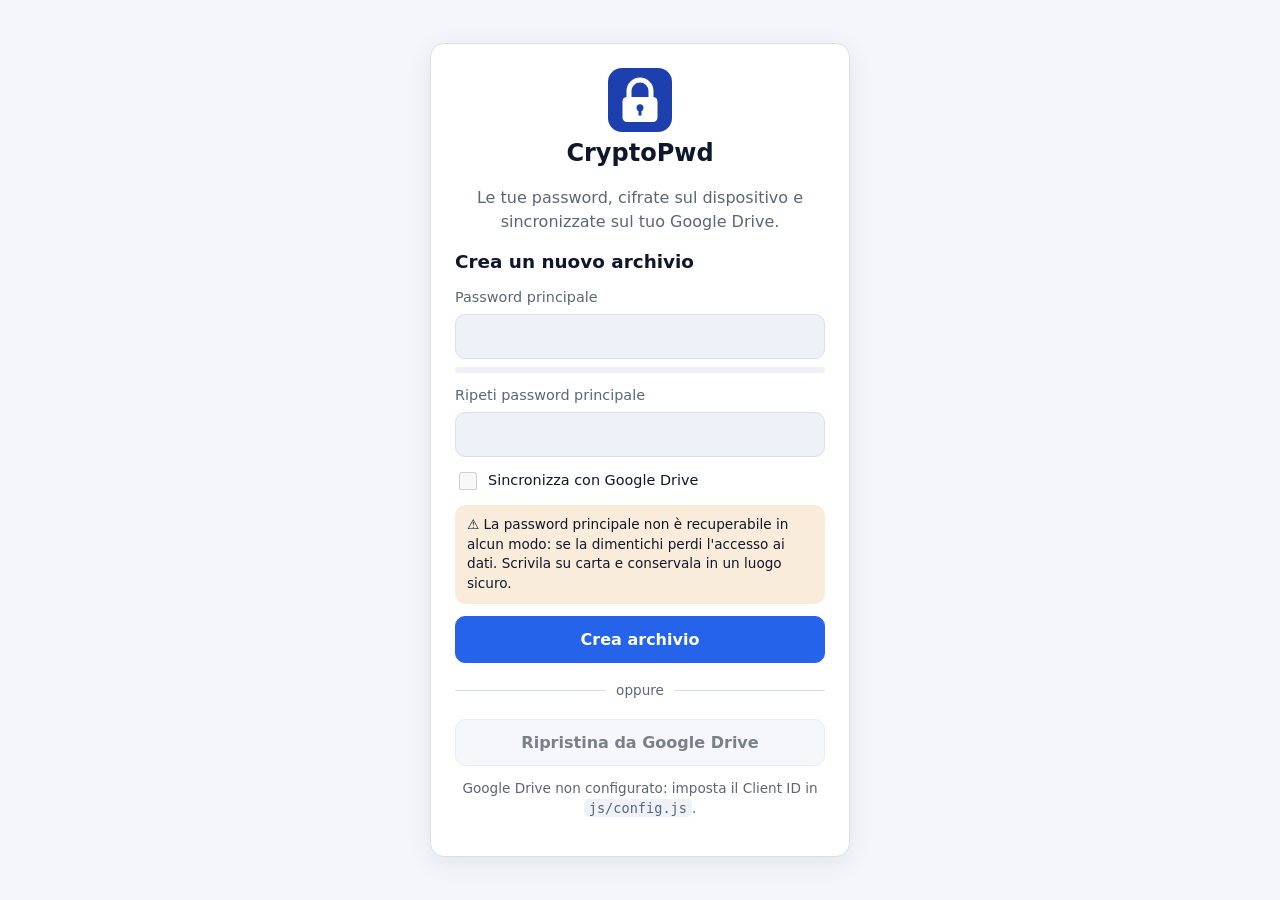
==== index.html @ e4adef8f "CryptoPwd: gestore di password PWA con sincronizzazione su Google Drive - cifratura lato client (PBK" ====
<!doctype html>
<html lang="it">
<head>
  <meta charset="utf-8">
  <meta name="viewport" content="width=device-width, initial-scale=1, viewport-fit=cover">
  <meta http-equiv="Content-Security-Policy" content="default-src 'self'; script-src 'self' https://accounts.google.com/gsi/client; style-src 'self' https://accounts.google.com/gsi/style; connect-src 'self' https://www.googleapis.com https://accounts.google.com https://oauth2.googleapis.com; frame-src https://accounts.google.com; img-src 'self' data:; object-src 'none'; base-uri 'none'; form-action 'none'">
  <meta name="referrer" content="no-referrer">
  <meta name="theme-color" content="#0f172a">
  <meta name="apple-mobile-web-app-capable" content="yes">
  <meta name="apple-mobile-web-app-title" content="CryptoPwd">
  <meta name="apple-mobile-web-app-status-bar-style" content="black-translucent">
  <title>CryptoPwd</title>
  <link rel="manifest" href="manifest.webmanifest">
  <link rel="icon" href="icons/icon.svg" type="image/svg+xml">
  <link rel="apple-touch-icon" href="icons/icon-192.png">
  <link rel="stylesheet" href="css/style.css">
  <script type="module" src="js/app.js"></script>
</head>
<body>
  <!-- AVVIO -->
  <section id="screen-loading" class="screen center">
    <div class="logo" aria-hidden="true"></div>
  </section>

  <!-- PRIMO AVVIO -->
  <section id="screen-setup" class="screen center" hidden>
    <div class="card narrow">
      <div class="logo" aria-hidden="true"></div>
      <h1>CryptoPwd</h1>
      <p class="muted">Le tue password, cifrate sul dispositivo e sincronizzate sul tuo Google Drive.</p>

      <form id="form-create" class="stack" autocomplete="off">
        <h2>Crea un nuovo archivio</h2>
        <label>Password principale
          <input id="create-pwd" type="password" required minlength="10" autocomplete="new-password">
        </label>
        <div class="meter"><div id="create-meter"></div></div>
        <label>Ripeti password principale
          <input id="create-pwd2" type="password" required minlength="10" autocomplete="new-password">
        </label>
        <label class="check"><input id="create-drive" type="checkbox" checked> Sincronizza con Google Drive</label>
        <p class="warn">⚠️ La password principale non è recuperabile in alcun modo: se la dimentichi perdi l'accesso ai dati. Scrivila su carta e conservala in un luogo sicuro.</p>
        <button class="btn primary" type="submit">Crea archivio</button>
      </form>

      <div class="divider"><span>oppure</span></div>
      <button id="btn-restore" class="btn" type="button">Ripristina da Google Drive</button>
      <p id="drive-unconfigured" class="muted small" hidden>Google Drive non configurato: imposta il Client ID in <code>js/config.js</code>.</p>
    </div>
  </section>

  <!-- BLOCCO -->
  <section id="screen-lock" class="screen center" hidden>
    <form id="form-unlock" class="card narrow stack" autocomplete="off">
      <div class="logo" aria-hidden="true"></div>
      <h1>CryptoPwd</h1>
      <label>Password principale
        <input id="unlock-pwd" type="password" required autocomplete="current-password" autofocus>
      </label>
      <p id="unlock-error" class="error" hidden></p>
      <button id="btn-unlock" class="btn primary" type="submit">Sblocca</button>
      <p id="lock-info" class="muted small"></p>
    </form>
  </section>

  <!-- ELENCO -->
  <section id="screen-main" class="screen" hidden>
    <header class="topbar">
      <h1 class="brand">CryptoPwd</h1>
      <button id="btn-sync" class="chip" type="button" title="Stato sincronizzazione"><span id="sync-dot" class="dot"></span><span id="sync-label">—</span></button>
      <button id="btn-privacy" class="icon-btn" type="button" aria-label="Modalità riservata" aria-pressed="false">🛡</button>
      <button id="btn-settings" class="icon-btn" type="button" aria-label="Impostazioni">⚙︎</button>
      <button id="btn-lock" class="icon-btn" type="button" aria-label="Blocca">🔒</button>
    </header>
    <div class="searchbar">
      <input id="search" type="search" placeholder="Cerca…" autocomplete="off" spellcheck="false">
    </div>
    <nav class="filters" aria-label="Filtri">
      <div class="chips-row">
        <div id="subj-chips" class="chips" role="tablist" aria-label="Soggetti"></div>
        <button id="btn-manage" class="icon-btn" type="button" aria-label="Gestisci soggetti e categorie" title="Gestisci soggetti e categorie">✎</button>
      </div>
      <div id="cat-chips" class="chips sub" role="tablist" aria-label="Categorie" hidden></div>
    </nav>
    <ul id="list" class="list"></ul>
    <p id="empty" class="muted center-text" hidden>Nessuna password salvata. Tocca <b>+</b> per aggiungerne una.</p>
    <button id="btn-add" class="fab" type="button" aria-label="Aggiungi">+</button>
  </section>

  <!-- DETTAGLIO -->
  <dialog id="dlg-detail">
    <div class="dlg">
      <header class="dlg-head">
        <h2 id="d-title"></h2>
        <button class="icon-btn" data-close type="button" aria-label="Chiudi">✕</button>
      </header>
      <p id="d-path" class="path"></p>
      <div class="fields">
        <div class="field" id="d-user-row">
          <span class="lbl">Utente</span>
          <span id="d-user" class="val"></span>
          <button class="icon-btn" data-copy="username" type="button" aria-label="Copia utente">⧉</button>
        </div>
        <div class="field" id="d-pwd-row">
          <span class="lbl">Password</span>
          <span id="d-pwd" class="val mono">••••••••</span>
          <button id="d-reveal" class="icon-btn" type="button" aria-label="Mostra">👁</button>
          <button class="icon-btn" data-copy="password" type="button" aria-label="Copia password">⧉</button>
        </div>
        <div class="field" id="d-url-row">
          <span class="lbl">Sito</span>
          <a id="d-url" class="val" target="_blank" rel="noopener noreferrer"></a>
          <button class="icon-btn" data-copy="url" type="button" aria-label="Copia sito">⧉</button>
        </div>
        <div class="field col" id="d-notes-row">
          <span class="lbl">Note</span>
          <pre id="d-notes" class="val notes"></pre>
        </div>
        <p id="d-updated" class="muted small"></p>
      </div>
      <footer class="dlg-foot">
        <button id="d-edit" class="btn primary" type="button">Modifica</button>
      </footer>
    </div>
  </dialog>

  <!-- MODIFICA -->
  <dialog id="dlg-edit">
    <form id="form-edit" class="dlg" autocomplete="off">
      <header class="dlg-head">
        <h2 id="e-heading">Nuova voce</h2>
        <button class="icon-btn" data-close type="button" aria-label="Chiudi">✕</button>
      </header>
      <div class="stack">
        <div class="two-col">
          <label>Soggetto <select id="e-subject"></select></label>
          <label>Categoria <select id="e-category"></select></label>
        </div>
        <label>Nome <input id="e-title" required maxlength="200" placeholder="es. Banca, Gmail…"></label>
        <label>Utente / email <input id="e-user" maxlength="500" autocapitalize="off" spellcheck="false"></label>
        <label>Password
          <span class="input-row">
            <input id="e-pwd" type="password" maxlength="1000" autocapitalize="off" spellcheck="false" autocomplete="off">
            <button id="e-reveal" class="icon-btn" type="button" aria-label="Mostra">👁</button>
            <button id="e-gen" class="icon-btn" type="button" aria-label="Genera">🎲</button>
          </span>
        </label>
        <div class="gen-opts">
          <label class="inline">Lunghezza <input id="g-len" type="number" min="8" max="64" value="20"></label>
          <label class="check"><input id="g-sym" type="checkbox" checked> Simboli</label>
        </div>
        <label>Sito web <input id="e-url" type="text" inputmode="url" maxlength="2000" autocapitalize="off" spellcheck="false" placeholder="https://…"></label>
        <label>Note <textarea id="e-notes" rows="4" maxlength="10000"></textarea></label>
      </div>
      <footer class="dlg-foot">
        <button id="e-delete" class="btn danger" type="button" hidden>Elimina</button>
        <span class="grow"></span>
        <button class="btn" data-close type="button">Annulla</button>
        <button class="btn primary" type="submit">Salva</button>
      </footer>
    </form>
  </dialog>

  <!-- IMPOSTAZIONI -->
  <dialog id="dlg-settings">
    <div class="dlg">
      <header class="dlg-head">
        <h2>Impostazioni</h2>
        <button class="icon-btn" data-close type="button" aria-label="Chiudi">✕</button>
      </header>
      <div class="stack">
        <h3>Google Drive</h3>
        <p id="s-drive-status" class="muted small"></p>
        <div class="row wrap">
          <button id="s-drive-connect" class="btn" type="button">Collega Google Drive</button>
          <button id="s-sync-now" class="btn" type="button">Sincronizza ora</button>
          <button id="s-drive-disconnect" class="btn" type="button">Scollega</button>
        </div>

        <h3>Organizzazione</h3>
        <button id="s-manage" class="btn" type="button">Gestisci soggetti e categorie</button>

        <h3>Sicurezza</h3>
        <label class="check"><input id="s-privacy" type="checkbox"> Modalità riservata (anche dal pulsante 🛡)</label>
        <p class="muted small">Da usare quando qualcuno potrebbe vedere lo schermo, ad esempio con un desktop remoto collegato: utenti, password e note restano coperti e si vedono solo tenendo premuto, il contenuto si nasconde quando la finestra perde il focus e prima di ogni copia compare un avviso. Premi due volte Esc per bloccare subito l'app.</p>
        <label class="inline">Blocco automatico dopo
          <select id="s-autolock">
            <option value="1">1 minuto</option>
            <option value="2">2 minuti</option>
            <option value="5">5 minuti</option>
            <option value="15">15 minuti</option>
            <option value="60">60 minuti</option>
          </select>
        </label>
        <button id="s-change-pwd" class="btn" type="button">Cambia password principale</button>

        <h3>Backup e importazione</h3>
        <div class="row wrap">
          <button id="s-export" class="btn" type="button">Esporta backup cifrato</button>
          <button id="s-import" class="btn" type="button">Importa backup / CSV</button>
          <input id="s-import-file" type="file" accept=".json,.csv,application/json,text/csv" hidden>
        </div>
        <p class="muted small">Il CSV può arrivare da Chrome, Firefox, Bitwarden ecc. Dopo l'importazione elimina il file CSV: è in chiaro.</p>

        <h3>Zona pericolosa</h3>
        <button id="s-wipe" class="btn danger" type="button">Cancella dati da questo dispositivo</button>
        <p class="muted small">Rimuove solo la copia locale. Il vault su Google Drive resta intatto.</p>
      </div>
    </div>
  </dialog>

  <!-- CAMBIO PASSWORD -->
  <dialog id="dlg-chpwd">
    <form id="form-chpwd" class="dlg" autocomplete="off">
      <header class="dlg-head">
        <h2>Cambia password principale</h2>
        <button class="icon-btn" data-close type="button" aria-label="Chiudi">✕</button>
      </header>
      <div class="stack">
        <label>Password attuale <input id="c-old" type="password" required autocomplete="current-password"></label>
        <label>Nuova password <input id="c-new" type="password" required minlength="10" autocomplete="new-password"></label>
        <div class="meter"><div id="c-meter"></div></div>
        <label>Ripeti nuova password <input id="c-new2" type="password" required minlength="10" autocomplete="new-password"></label>
        <p id="c-error" class="error" hidden></p>
      </div>
      <footer class="dlg-foot">
        <span class="grow"></span>
        <button class="btn" data-close type="button">Annulla</button>
        <button class="btn primary" type="submit">Cambia</button>
      </footer>
    </form>
  </dialog>

  <!-- SOGGETTI E CATEGORIE -->
  <dialog id="dlg-manage">
    <div class="dlg">
      <header class="dlg-head">
        <h2>Soggetti e categorie</h2>
        <button class="icon-btn" data-close type="button" aria-label="Chiudi">✕</button>
      </header>
      <p class="muted small">Ogni soggetto (es. te, un familiare, la tua azienda) può avere più categorie (es. Banca, Email, Lavoro).</p>
      <ul id="m-tree" class="tree"></ul>
      <p id="m-empty" class="muted small" hidden>Nessun soggetto. Creane uno per iniziare.</p>
      <footer class="dlg-foot">
        <button id="m-add-subject" class="btn primary" type="button">+ Nuovo soggetto</button>
      </footer>
    </div>
  </dialog>

  <!-- RICHIESTA PASSWORD / TESTO GENERICA -->
  <dialog id="dlg-prompt">
    <form id="form-prompt" class="dlg" autocomplete="off">
      <header class="dlg-head"><h2 id="p-title"></h2></header>
      <div class="stack">
        <p id="p-msg" class="muted"></p>
        <input id="p-input" type="password" required autocomplete="current-password" list="p-suggest">
        <datalist id="p-suggest"></datalist>
        <p id="p-error" class="error" hidden></p>
      </div>
      <footer class="dlg-foot">
        <span class="grow"></span>
        <button id="p-cancel" class="btn" type="button">Annulla</button>
        <button class="btn primary" type="submit">OK</button>
      </footer>
    </form>
  </dialog>

  <!-- CONFERMA -->
  <dialog id="dlg-confirm">
    <form id="form-confirm" class="dlg">
      <header class="dlg-head"><h2 id="cf-title"></h2></header>
      <p id="cf-msg" class="muted"></p>
      <footer class="dlg-foot">
        <span class="grow"></span>
        <button id="cf-cancel" class="btn" type="button">Annulla</button>
        <button id="cf-ok" class="btn danger" type="submit">Conferma</button>
      </footer>
    </form>
  </dialog>

  <div id="shield" class="shield" hidden>
    <div class="shield-box">
      <div class="logo" aria-hidden="true"></div>
      <p><b>Contenuto nascosto</b></p>
      <p class="muted small">Modalità riservata: torna su questa finestra per vederlo.</p>
    </div>
  </div>

  <div id="toast" class="toast" role="status" aria-live="polite" hidden></div>
</body>
</html>
---- css/style.css ----
:root {
  --bg: #f4f6fb;
  --surface: #ffffff;
  --surface-2: #eef1f7;
  --text: #0f172a;
  --muted: #5b6577;
  --border: #d9dee8;
  --primary: #2563eb;
  --primary-text: #ffffff;
  --danger: #dc2626;
  --ok: #16a34a;
  --warn: #d97706;
  --radius: 14px;
  --shadow: 0 6px 24px rgba(15, 23, 42, .08);
  color-scheme: light;
}
@media (prefers-color-scheme: dark) {
  :root {
    --bg: #0b1120;
    --surface: #131c2e;
    --surface-2: #1b263b;
    --text: #e6ebf5;
    --muted: #94a0b8;
    --border: #2a364d;
    --primary: #3b82f6;
    --danger: #ef4444;
    --ok: #22c55e;
    --warn: #f59e0b;
    --shadow: 0 6px 24px rgba(0, 0, 0, .4);
    color-scheme: dark;
  }
}

* { box-sizing: border-box; }
html, body { margin: 0; height: 100%; }
body {
  background: var(--bg);
  color: var(--text);
  font: 16px/1.45 system-ui, -apple-system, "Segoe UI", Roboto, sans-serif;
  -webkit-tap-highlight-color: transparent;
}
[hidden] { display: none !important; }
h1 { font-size: 1.5rem; margin: .25rem 0; }
h2 { font-size: 1.15rem; margin: 0; }
h3 { font-size: .95rem; margin: .75rem 0 0; color: var(--muted); text-transform: uppercase; letter-spacing: .04em; }
code { background: var(--surface-2); padding: 1px 5px; border-radius: 5px; }

.screen { min-height: 100%; padding: env(safe-area-inset-top) env(safe-area-inset-right) env(safe-area-inset-bottom) env(safe-area-inset-left); }
.center { display: grid; place-items: center; padding: 16px; }
.center-text { text-align: center; padding: 32px 16px; }
.card { background: var(--surface); border: 1px solid var(--border); border-radius: var(--radius); box-shadow: var(--shadow); padding: 24px; width: 100%; }
.narrow { max-width: 420px; text-align: center; }
.narrow .stack, .narrow form { text-align: left; }
.stack { display: flex; flex-direction: column; gap: 12px; }
.row { display: flex; gap: 8px; align-items: center; }
.wrap { flex-wrap: wrap; }
.grow { flex: 1; }
.muted { color: var(--muted); }
.small { font-size: .85rem; }
.error { color: var(--danger); margin: 0; }
.warn { font-size: .85rem; background: color-mix(in srgb, var(--warn) 14%, transparent); border-radius: 10px; padding: 10px 12px; margin: 0; }

.logo {
  width: 64px; height: 64px; margin: 0 auto 4px;
  background: url("../icons/icon.svg") center / contain no-repeat;
}

label { display: flex; flex-direction: column; gap: 6px; font-size: .9rem; color: var(--muted); }
label.check { flex-direction: row; align-items: center; gap: 8px; color: var(--text); }
label.inline { flex-direction: row; align-items: center; gap: 8px; color: var(--text); }
input, textarea, select {
  font: inherit; color: var(--text);
  background: var(--surface-2); border: 1px solid var(--border); border-radius: 10px;
  padding: 11px 12px; width: 100%; min-width: 0;
}
input[type=checkbox] { width: 18px; height: 18px; accent-color: var(--primary); }
input[type=number] { width: 80px; }
label.inline select { width: auto; }
input:focus, textarea:focus, select:focus { outline: 2px solid var(--primary); outline-offset: -1px; }
textarea { resize: vertical; }
.input-row { display: flex; gap: 6px; align-items: center; }
.gen-opts { display: flex; gap: 16px; align-items: center; flex-wrap: wrap; font-size: .9rem; }

.meter { height: 6px; background: var(--surface-2); border-radius: 3px; overflow: hidden; margin-top: -4px; }
.meter > div { height: 100%; width: 0; background: var(--danger); transition: width .2s; }
.meter > div[data-level=mid] { background: var(--warn); }
.meter > div[data-level=high] { background: var(--ok); }

.btn {
  font: inherit; font-weight: 600; cursor: pointer;
  border: 1px solid var(--border); background: var(--surface-2); color: var(--text);
  border-radius: 10px; padding: 11px 16px;
}
.btn:disabled { opacity: .55; cursor: default; }
.btn.primary { background: var(--primary); border-color: var(--primary); color: var(--primary-text); }
.btn.danger { background: transparent; border-color: var(--danger); color: var(--danger); }
#btn-restore { width: 100%; }
.icon-btn {
  font-size: 1.15rem; line-height: 1; cursor: pointer; flex: none;
  width: 40px; height: 40px; border-radius: 10px;
  border: none; background: transparent; color: var(--text);
}
.icon-btn:hover { background: var(--surface-2); }

.divider { display: flex; align-items: center; gap: 10px; color: var(--muted); margin: 18px 0; font-size: .85rem; }
.divider::before, .divider::after { content: ""; flex: 1; height: 1px; background: var(--border); }

/* Barra superiore */
.topbar {
  position: sticky; top: 0; z-index: 5;
  display: flex; align-items: center; gap: 6px;
  padding: 10px 12px; background: var(--bg);
  border-bottom: 1px solid var(--border);
}
.brand { font-size: 1.1rem; flex: 1; margin: 0; }
.chip {
  display: inline-flex; align-items: center; gap: 6px; cursor: pointer;
  font: inherit; font-size: .8rem; color: var(--muted);
  background: var(--surface); border: 1px solid var(--border); border-radius: 999px; padding: 6px 10px;
  max-width: 55vw; white-space: nowrap; overflow: hidden; text-overflow: ellipsis;
}
.dot { width: 8px; height: 8px; border-radius: 50%; background: var(--muted); flex: none; }
.dot[data-state=ok] { background: var(--ok); }
.dot[data-state=warn] { background: var(--warn); }
.dot[data-state=err] { background: var(--danger); }
.dot[data-state=busy] { background: var(--primary); animation: pulse 1s infinite alternate; }
@keyframes pulse { to { opacity: .3; } }

.searchbar { padding: 12px; max-width: 760px; margin: 0 auto; }

.list { list-style: none; margin: 0 auto; padding: 0 12px 96px; max-width: 760px; }
.item {
  display: flex; align-items: center; gap: 4px;
  background: var(--surface); border: 1px solid var(--border); border-radius: var(--radius);
  margin-bottom: 8px; padding-right: 6px;
}
.item-main {
  flex: 1; min-width: 0; display: flex; align-items: center; gap: 12px;
  background: none; border: 0; color: inherit; font: inherit; text-align: left; cursor: pointer;
  padding: 12px;
}
.avatar {
  width: 38px; height: 38px; border-radius: 10px; flex: none;
  display: grid; place-items: center; font-weight: 700;
  background: color-mix(in srgb, var(--primary) 18%, transparent); color: var(--primary);
}
.item-text { display: flex; flex-direction: column; min-width: 0; }
.item-title, .item-sub { white-space: nowrap; overflow: hidden; text-overflow: ellipsis; }
.item-title { font-weight: 600; }
.item-sub { font-size: .85rem; color: var(--muted); }

.fab {
  position: fixed; right: calc(20px + env(safe-area-inset-right)); bottom: calc(20px + env(safe-area-inset-bottom));
  width: 58px; height: 58px; border-radius: 50%; border: 0; cursor: pointer;
  background: var(--primary); color: #fff; font-size: 2rem; line-height: 1;
  box-shadow: 0 8px 24px rgba(37, 99, 235, .45);
}

/* Dialoghi */
dialog {
  border: 1px solid var(--border); border-radius: var(--radius); padding: 0;
  background: var(--surface); color: var(--text); box-shadow: var(--shadow);
  width: min(520px, calc(100vw - 24px)); max-height: calc(100dvh - 24px);
}
dialog::backdrop { background: rgba(2, 6, 23, .55); }
.dlg { padding: 16px 18px 18px; display: flex; flex-direction: column; gap: 14px; }
.dlg-head { display: flex; align-items: center; gap: 8px; }
.dlg-head h2 { flex: 1; overflow-wrap: anywhere; }
.dlg-foot { display: flex; gap: 8px; align-items: center; margin-top: 4px; }

.fields { display: flex; flex-direction: column; gap: 4px; }
.field {
  display: flex; align-items: center; gap: 6px;
  background: var(--surface-2); border-radius: 10px; padding: 6px 6px 6px 12px;
}
.field.col { flex-direction: column; align-items: stretch; padding: 10px 12px; }
.lbl { font-size: .75rem; color: var(--muted); width: 64px; flex: none; }
.field.col .lbl { width: auto; }
.val { flex: 1; min-width: 0; overflow-wrap: anywhere; color: var(--text); }
a.val { color: var(--primary); text-decoration: none; }
.mono { font-family: ui-monospace, "SF Mono", Consolas, monospace; }
.notes { margin: 4px 0 0; white-space: pre-wrap; font: inherit; }

.toast {
  position: fixed; left: 50%; bottom: calc(92px + env(safe-area-inset-bottom)); transform: translateX(-50%);
  background: #0f172a; color: #fff; padding: 10px 16px; border-radius: 10px; z-index: 100;
  font-size: .9rem; max-width: calc(100vw - 32px); box-shadow: var(--shadow);
}
@media (prefers-color-scheme: dark) { .toast { background: #e6ebf5; color: #0f172a; } }

/* Soggetti e categorie */
.filters { max-width: 760px; margin: 0 auto; padding: 0 12px 8px; display: flex; flex-direction: column; gap: 6px; }
.chips-row { display: flex; align-items: center; gap: 4px; }
.chips {
  display: flex; gap: 6px; overflow-x: auto; flex: 1; min-width: 0;
  scrollbar-width: none; -webkit-overflow-scrolling: touch; padding: 2px 0;
}
.chips::-webkit-scrollbar { display: none; }
.fchip {
  flex: none; font: inherit; font-size: .88rem; cursor: pointer; white-space: nowrap;
  padding: 7px 12px; border-radius: 999px;
  background: var(--surface); color: var(--text); border: 1px solid var(--border);
}
.fchip.active { background: var(--primary); border-color: var(--primary); color: var(--primary-text); }
.fchip.add { color: var(--primary); border-style: dashed; background: transparent; }
.fchip.ghost { color: var(--muted); font-style: italic; }
.fchip.active.ghost { color: var(--primary-text); }
.chips.sub .fchip { font-size: .82rem; padding: 5px 10px; }
.chips.sub .fchip.active { background: color-mix(in srgb, var(--primary) 20%, var(--surface)); color: var(--primary); border-color: var(--primary); }

.group {
  font-size: .78rem; font-weight: 700; color: var(--muted);
  text-transform: uppercase; letter-spacing: .04em; margin: 14px 4px 6px;
}
.group:first-child { margin-top: 2px; }

.path { margin: -8px 0 0; font-size: .85rem; color: var(--primary); }
.two-col { display: grid; grid-template-columns: 1fr 1fr; gap: 10px; }
@media (max-width: 380px) { .two-col { grid-template-columns: 1fr; } }
select:disabled { opacity: .6; }

.tree { list-style: none; margin: 0; padding: 0; display: flex; flex-direction: column; gap: 10px; max-height: 55dvh; overflow-y: auto; }
.tree-subject { background: var(--surface-2); border-radius: 12px; padding: 6px 6px 8px 12px; }
.tree-row { display: flex; align-items: center; gap: 6px; }
.tree-name { flex: 1; min-width: 0; overflow-wrap: anywhere; }
.strong { font-weight: 700; }
.tree-cats { list-style: none; margin: 0; padding: 0 0 0 14px; border-left: 2px solid var(--border); }
.tree-cats .icon-btn { width: 34px; height: 34px; font-size: 1rem; }
.link-btn { font: inherit; font-size: .88rem; color: var(--primary); background: none; border: 0; cursor: pointer; padding: 8px 0; }

/* Modalità riservata */
#btn-privacy[aria-pressed=true] { background: color-mix(in srgb, var(--ok) 22%, transparent); }
body.privacy .topbar { box-shadow: inset 0 -3px 0 var(--ok); }
body.privacy #d-user, body.privacy #d-pwd, body.privacy #d-notes, body.privacy #d-reveal, body.privacy #e-reveal {
  user-select: none; -webkit-user-select: none; -webkit-touch-callout: none; touch-action: none; cursor: pointer;
}
body.privacy .peeking { outline: 2px dashed var(--warn); outline-offset: 2px; border-radius: 4px; }
/* nel modulo: utente e note coperti finché non si tiene premuto 👁 */
body.privacy:not(.peek) #e-user, body.privacy:not(.peek) #e-notes { -webkit-text-security: disc; }

body.shielded .screen, body.shielded dialog { visibility: hidden; }
.shield {
  position: fixed; inset: 0; z-index: 1000; display: grid; place-items: center;
  background: var(--bg); text-align: center; padding: 16px;
}
.shield-box p { margin: 6px 0; }
body.shielded dialog::backdrop { visibility: hidden; }
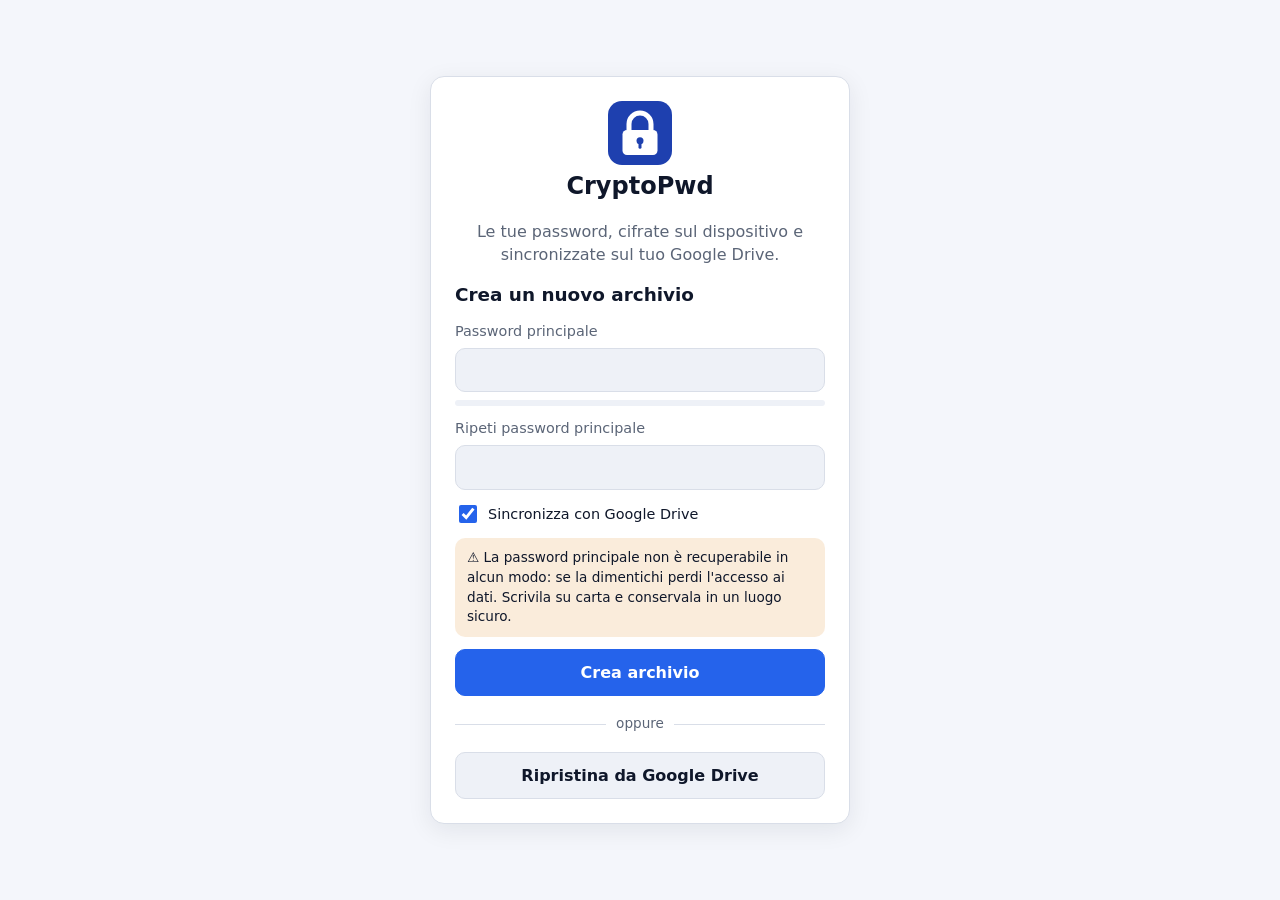
==== commit 3d8916e3: "Link, copia utente, cestino con svuotamento confermato - campo "Link" spostato sotto il nome, pulsan" ====
--- a/index.html
+++ b/index.html
@@ -84,6 +84,7 @@
     </nav>
     <ul id="list" class="list"></ul>
     <p id="empty" class="muted center-text" hidden>Nessuna password salvata. Tocca <b>+</b> per aggiungerne una.</p>
+    <div class="trash-wrap"><button id="btn-trash" class="link-btn" type="button" hidden>🗑 Cestino (<span id="trash-count">0</span>)</button></div>
     <button id="btn-add" class="fab" type="button" aria-label="Aggiungi">+</button>
   </section>
 
@@ -108,9 +109,10 @@
           <button class="icon-btn" data-copy="password" type="button" aria-label="Copia password">⧉</button>
         </div>
         <div class="field" id="d-url-row">
-          <span class="lbl">Sito</span>
+          <span class="lbl">Link</span>
           <a id="d-url" class="val" target="_blank" rel="noopener noreferrer"></a>
-          <button class="icon-btn" data-copy="url" type="button" aria-label="Copia sito">⧉</button>
+          <a id="d-open" class="icon-btn" target="_blank" rel="noopener noreferrer" aria-label="Apri link" title="Apri link">↗</a>
+          <button class="icon-btn" data-copy="url" type="button" aria-label="Copia link">⧉</button>
         </div>
         <div class="field col" id="d-notes-row">
           <span class="lbl">Note</span>
@@ -137,19 +139,25 @@
           <label>Categoria <select id="e-category"></select></label>
         </div>
         <label>Nome <input id="e-title" required maxlength="200" placeholder="es. Banca, Gmail…"></label>
-        <label>Utente / email <input id="e-user" maxlength="500" autocapitalize="off" spellcheck="false"></label>
+        <label>Link <input id="e-url" type="text" inputmode="url" maxlength="2000" autocapitalize="off" spellcheck="false" placeholder="https://…"></label>
+        <label>Utente / email
+          <span class="input-row">
+            <input id="e-user" maxlength="500" autocapitalize="off" spellcheck="false">
+            <button id="e-copy-user" class="icon-btn" type="button" aria-label="Copia utente" title="Copia utente">⧉</button>
+          </span>
+        </label>
         <label>Password
           <span class="input-row">
             <input id="e-pwd" type="password" maxlength="1000" autocapitalize="off" spellcheck="false" autocomplete="off">
             <button id="e-reveal" class="icon-btn" type="button" aria-label="Mostra">👁</button>
-            <button id="e-gen" class="icon-btn" type="button" aria-label="Genera">🎲</button>
+            <button id="e-gen" class="icon-btn" type="button" aria-label="Genera" title="Genera password">🎲</button>
+            <button id="e-copy-pwd" class="icon-btn" type="button" aria-label="Copia password" title="Copia password">⧉</button>
           </span>
         </label>
         <div class="gen-opts">
           <label class="inline">Lunghezza <input id="g-len" type="number" min="8" max="64" value="20"></label>
           <label class="check"><input id="g-sym" type="checkbox" checked> Simboli</label>
         </div>
-        <label>Sito web <input id="e-url" type="text" inputmode="url" maxlength="2000" autocapitalize="off" spellcheck="false" placeholder="https://…"></label>
         <label>Note <textarea id="e-notes" rows="4" maxlength="10000"></textarea></label>
       </div>
       <footer class="dlg-foot">
@@ -178,7 +186,10 @@
         </div>
 
         <h3>Organizzazione</h3>
-        <button id="s-manage" class="btn" type="button">Gestisci soggetti e categorie</button>
+        <div class="row wrap">
+          <button id="s-manage" class="btn" type="button">Gestisci soggetti e categorie</button>
+          <button id="s-trash" class="btn" type="button">🗑 Cestino</button>
+        </div>
 
         <h3>Sicurezza</h3>
         <label class="check"><input id="s-privacy" type="checkbox"> Modalità riservata (anche dal pulsante 🛡)</label>
@@ -247,6 +258,23 @@
     </div>
   </dialog>
 
+  <!-- CESTINO -->
+  <dialog id="dlg-trash">
+    <div class="dlg">
+      <header class="dlg-head">
+        <h2>🗑 Cestino</h2>
+        <button class="icon-btn" data-close type="button" aria-label="Chiudi">✕</button>
+      </header>
+      <p class="muted small">Le password eliminate restano qui finché non le ripristini o svuoti il cestino.</p>
+      <ul id="t-list" class="tree"></ul>
+      <p id="t-empty" class="muted small" hidden>Il cestino è vuoto.</p>
+      <footer class="dlg-foot">
+        <span class="grow"></span>
+        <button id="t-empty-btn" class="btn danger" type="button">Svuota cestino</button>
+      </footer>
+    </div>
+  </dialog>
+
   <!-- RICHIESTA PASSWORD / TESTO GENERICA -->
   <dialog id="dlg-prompt">
     <form id="form-prompt" class="dlg" autocomplete="off">
--- a/css/style.css
+++ b/css/style.css
@@ -245,3 +245,9 @@
 }
 .shield-box p { margin: 6px 0; }
 body.shielded dialog::backdrop { visibility: hidden; }
+a.icon-btn { display: inline-grid; place-items: center; text-decoration: none; color: var(--primary); font-weight: 700; }
+
+/* Cestino */
+.trash-wrap { max-width: 760px; margin: 0 auto; padding: 0 12px 96px; text-align: center; }
+.list { padding-bottom: 8px; }
+.small-btn { padding: 7px 10px; font-size: .85rem; }
